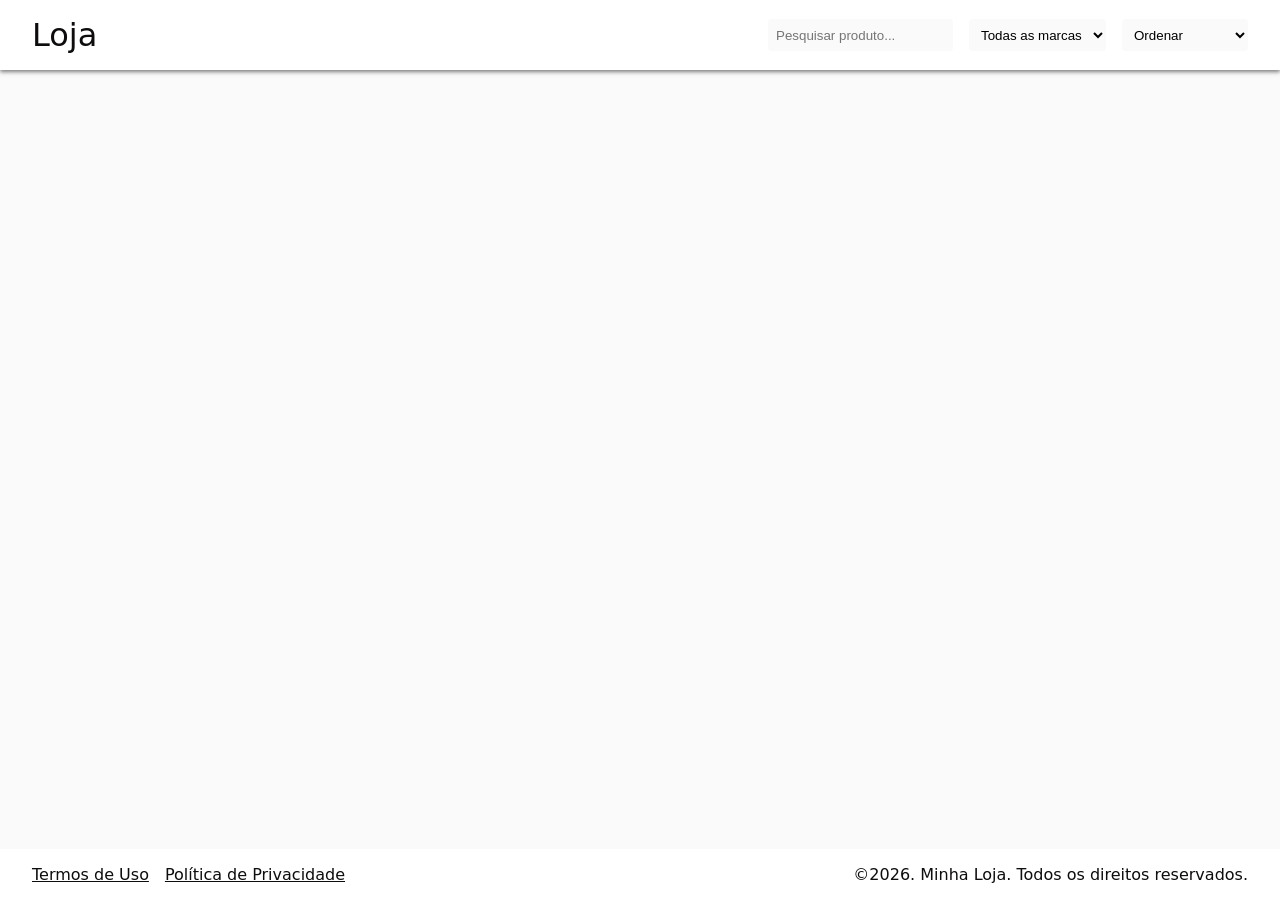
==== index.html @ a86f31aa "enviando arquivos" ====
<!DOCTYPE html>
<html lang="pt-BR">

<head>
    <meta charset="UTF-8">
    <meta name="viewport" content="width=device-width, initial-scale=1.0">
    <title>Catálogo</title>
    <link rel="stylesheet" href="css/style.css">
    <script src="js/app.js"></script>
</head>

<body>
    <header>
        <div class="logo">
            Loja
        </div>
        <nav class="filtros">
            <input type="text" id="busca" placeholder="Pesquisar produto...">
            <select id="marca">
            <option value="">Todas as marcas</option>
           </select>
            <select id="ordenar">
            <option value="">Ordenar</option>
            <option value="nome">Nome de A a Z</option>
            <option value="menor">Menor Preço</option>
            <option value="maior">Maior Preço</option>
           </select>
        </nav>
    </header>
    <main>
        <section id="produtos"></section>
        <nav id="paginacao"></nav>
    </main>
    <footer>
        <ul>
            <li>
                <a href="">Termos de Uso</a>
            </li>
            <li>
                <a href="">Política de Privacidade</a>
            </li>
        </ul>
        <p>&copy;2026. Minha Loja. Todos os direitos reservados.</p>
    </footer>
</body>

</html>
---- css/style.css ----
* {
    margin: 0;
    padding: 0;
    box-sizing: border-box;
}

:root {
    --cor-primaria: #ffffff;
    --cor-secundaria: #ffffff;
    --cor-sucesso: #008000;
    --cor-fundo: #fafafafa;
    --cor-card: #fafafafa;
    --cor-texto: #0e0c0c;
}

body {
    width: 100%;
    min-height: 100dvh;
    display: flex;
    flex-direction: column;
    font-family: system-ui, -apple-system, BlinkMacSystemFont, 'Segoe UI', Roboto, Oxygen, Ubuntu, Cantarell, 'Open Sans', 'Helvetica Neue', sans-serif;
    color: var(--cor-texto);
    background-color: var(--cor-fundo);
}

header {
    width: 100%;
    background-color: var(--cor-primaria);
    padding: 1rem 2rem;
    display: flex;
    align-items: center;
    justify-content: space-between;
    box-shadow: 0 2px 4px #00000080;
    position: sticky;
    top: 0;
    z-index: 100;
    .logo {
        color: var(--cor-texto);
        font-size: 2rem;
    }
    .filtros {
        display: flex;
        gap: 1rem;
        flex-wrap: wrap;
        input,
        select {
            height: 2rem;
            padding: 0.5rem;
            border: 1px solid var(--cor--borda);
            background-color: var(--cor-fundo);
            border-radius: .25rem;
        }
    }
}

main {
    flex: 1;
    width: min(1400px, 95%);
    margin: auto;
    padding: 2rem;
    #produtos {
        display: grid;
        grid-template-columns: repeat(autofill, minmax(20rem, 1fr));
        gap: 1rem;
    }
    #paginacao {
        display: flex;
        justify-content: center;
        flex-wrap: wrap;
        gap: .5rem;
        margin-top: 2rem;
    }
}

footer {
    width: 100%;
    padding: 1rem 2rem;
    background-color: var(--cor-primaria);
    display: flex;
    align-items: center;
    justify-content: space-between;
    ul {
        display: flex;
        align-items: center;
        gap: 1rem;
        li {
            list-style-type: none;
            a {
                color: var(--cor-texto);
            }
        }
    }
    p {
        color: var(--cor-texto);
    }
}
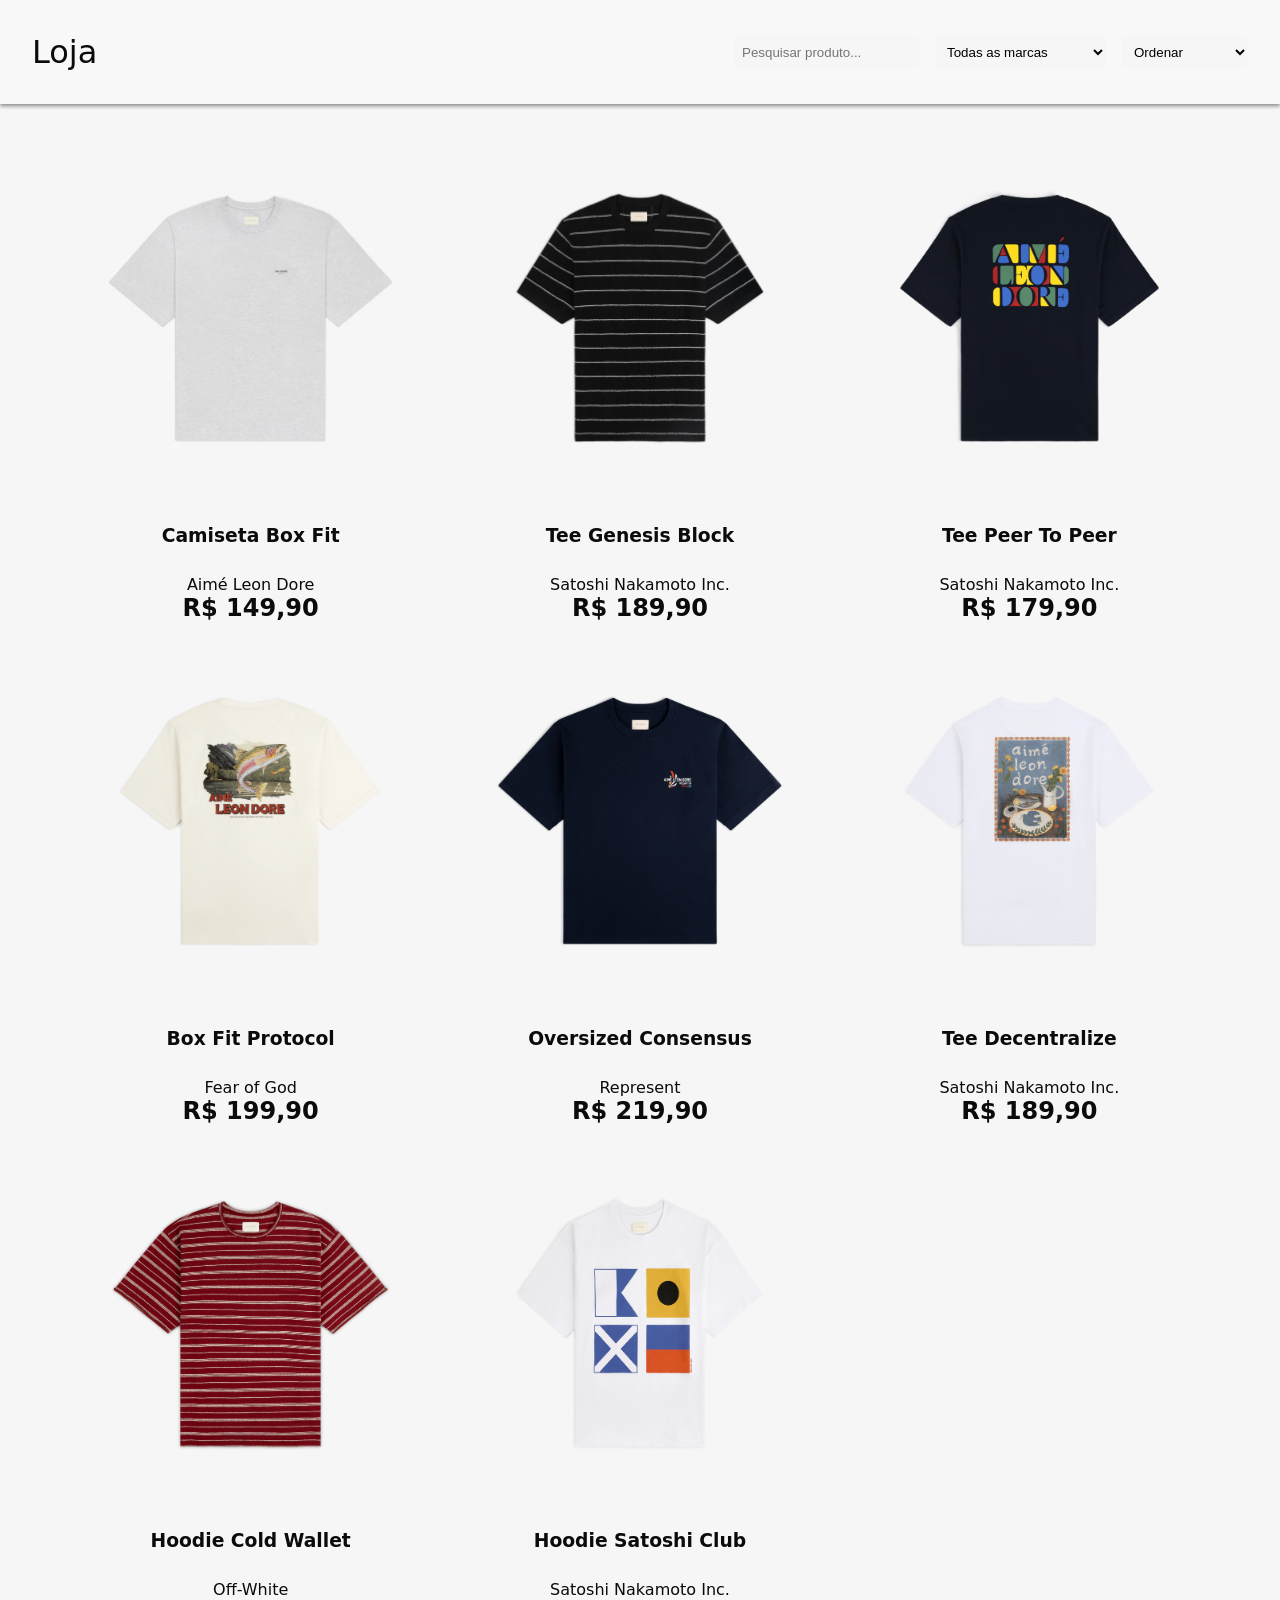
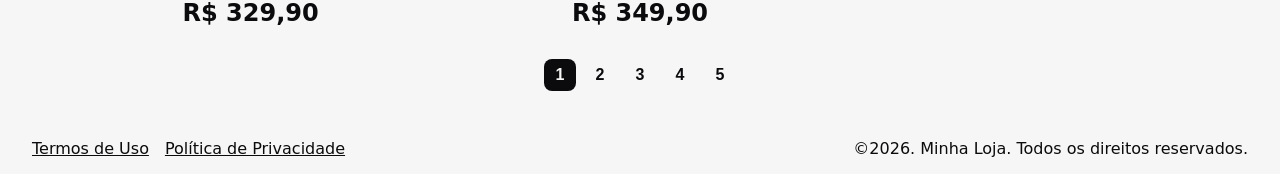
==== commit 669e4c7d: "first commit" ====
--- a/index.html
+++ b/index.html
@@ -6,7 +6,7 @@
     <meta name="viewport" content="width=device-width, initial-scale=1.0">
     <title>Catálogo</title>
     <link rel="stylesheet" href="css/style.css">
-    <script src="js/app.js"></script>
+    <script src="js/app.js" defer></script>
 </head>
 
 <body>
@@ -28,8 +28,14 @@
         </nav>
     </header>
     <main>
-        <section id="produtos"></section>
-        <nav id="paginacao"></nav>
+        <section id="produtos">
+
+
+        </section>
+        <nav id="paginacao">
+            <button>1</button>
+            <button class="ativo">2</button>
+        </nav>
     </main>
     <footer>
         <ul>
--- a/css/style.css
+++ b/css/style.css
@@ -1,96 +1,344 @@
-* {
-    margin: 0;
-    padding: 0;
-    box-sizing: border-box;
-}
-
-:root {
-    --cor-primaria: #ffffff;
-    --cor-secundaria: #ffffff;
-    --cor-sucesso: #008000;
-    --cor-fundo: #fafafafa;
-    --cor-card: #fafafafa;
-    --cor-texto: #0e0c0c;
-}
-
-body {
-    width: 100%;
-    min-height: 100dvh;
-    display: flex;
-    flex-direction: column;
-    font-family: system-ui, -apple-system, BlinkMacSystemFont, 'Segoe UI', Roboto, Oxygen, Ubuntu, Cantarell, 'Open Sans', 'Helvetica Neue', sans-serif;
-    color: var(--cor-texto);
-    background-color: var(--cor-fundo);
-}
-
-header {
-    width: 100%;
-    background-color: var(--cor-primaria);
-    padding: 1rem 2rem;
-    display: flex;
-    align-items: center;
-    justify-content: space-between;
-    box-shadow: 0 2px 4px #00000080;
-    position: sticky;
-    top: 0;
-    z-index: 100;
-    .logo {
-        color: var(--cor-texto);
-        font-size: 2rem;
-    }
-    .filtros {
-        display: flex;
-        gap: 1rem;
-        flex-wrap: wrap;
-        input,
-        select {
+        * {
+            margin: 0;
+            padding: 0;
+            box-sizing: border-box;
+        }
+        
+         :root {
+            --cor-primaria: #fafafa7d;
+            --cor-secundaria: #ffffff;
+            --cor-sucesso: #008000;
+            --cor-fundo: #f6f6f6;
+            --cor-card: #fafafa;
+            --cor-texto: #0b0b0d;
+            --cor-borda: #cf9797;
+        }
+        
+        body {
+            width: 100%;
+            min-height: 100dvh;
+            display: flex;
+            flex-direction: column;
+            font-family: system-ui, -apple-system, BlinkMacSystemFont, 'Segoe UI', Roboto, Oxygen, Ubuntu, Cantarell, 'Open Sans', 'Helvetica Neue', sans-serif;
+            color: var(--cor-texto);
+            background-color: var(--cor-fundo);
+        }
+        
+        header {
+            width: 100%;
+            height: 6.5rem;
+            background-color: var(--cor-primaria);
+            padding: 1rem 2rem;
+            display: flex;
+            align-items: center;
+            justify-content: space-between;
+            box-shadow: 0 2px 4px #888;
+            position: sticky;
+            top: 0;
+            z-index: 100;
+            .logo {
+                color: var(--cor-texto);
+                font-size: 2rem;
+            }
+            .filtros {
+                display: flex;
+                gap: 1rem;
+                flex-wrap: wrap;
+                input,
+                select {
+                    height: 2rem;
+                    padding: 0.5rem;
+                    border: 1px solid var(--cor--borda);
+                    background-color: var(--cor-fundo);
+                    border-radius: .25rem;
+                }
+            }
+        }
+        
+        main {
+            flex: 1;
+            width: min(1400px, 95%);
+            margin: auto;
+            padding: 2rem;
+            #produtos {
+                display: grid;
+                grid-template-columns: repeat(auto-fill, minmax(20rem, 1fr));
+                gap: 1rem;
+                .card {
+                    a {
+                        display: flex;
+                        flex-direction: column;
+                        gap: 1rem;
+                        text-decoration: none;
+                        transition: 500ms ease all;
+                        .foto {
+                            width: 100%;
+                            aspect-ratio: 1/1;
+                            display: flex;
+                            justify-content: center;
+                            align-items: center;
+                            flex-shrink: 0;
+                            overflow: hidden;
+                            img {
+                                width: 100%;
+                                height: 100%;
+                                object-fit: contain;
+                                display: block;
+                                transition: 300ms ease all;
+                            }
+                        }
+                        .card-content {
+                            display: flex;
+                            flex-direction: column;
+                            align-items: center;
+                            h3 {
+                                width: 24ch;
+                                height: 50px;
+                                text-align: center;
+                                text-decoration: none;
+                                color: var(--cor-texto);
+                                transition: 300ms ease all;
+                            }
+                            p {
+                                color: var(--cor-texto);
+                            }
+                            .preco {
+                                font-size: 1.5rem;
+                                font-weight: bold;
+                            }
+                        }
+                        &:hover {
+                            .foto {
+                                img {
+                                    transform: scale(1.03);
+                                    transition: 300ms;
+                                }
+                            }
+                        }
+                    }
+                }
+            }
+            #paginacao {
+                display: flex;
+                justify-content: center;
+                flex-wrap: wrap;
+                gap: 0.5rem;
+                margin-top: 2rem;
+                button {
+                    width: 2rem;
+                    height: 2rem;
+                    border: none;
+                    border-radius: .5rem;
+                    background-color: var(--cor-fundo);
+                    color: var(--cor-texto);
+                    font-size: 1rem;
+                    line-height: 1rem;
+                    font-weight: bold;
+                    display: flex;
+                    justify-content: center;
+                    align-items: center;
+                    transition: 300ms ease all;
+                    cursor: pointer;
+                    &:hover {
+                        transition: .4s;
+                        transform: scale(1.1);
+                    }
+                    &.ativo {
+                        background-color: var(--cor-texto);
+                        color: var(--cor-fundo);
+                    }
+                }
+            }
+        }
+        
+        #produto {
+            .prodDetalhe {
+                display: flex;
+                align-items: center;
+                justify-content: center;
+                gap: 4rem;
+                min-height: calc(100vh - 6.5rem);
+                overflow: hidden;
+            }
+            .prodFoto {
+                flex: 2;
+                display: flex;
+                justify-content: center;
+                align-items: center;
+                img {
+                    width: 120%;
+                    max-width: none;
+                    max-height: 85vh;
+                    height: auto;
+                    object-fit: contain;
+                }
+            }
+            .prodInfo {
+                flex: .45;
+                display: flex;
+                flex-direction: column;
+                justify-content: center;
+                align-items: center;
+                text-align: center;
+                transform: translateX(-20px);
+                h1 {
+                    font-size: 3rem;
+                    line-height: .9;
+                    letter-spacing: -2px;
+                    margin-bottom: .5rem;
+                    white-space: nowrap;
+                }
+                .marca {
+                    font-size: 1.2rem;
+                    color: #777;
+                    margin-bottom: 1rem;
+                    cursor: pointer;
+                    transition: .3s;
+                    &:hover {
+                        color: var(--cor-texto);
+                    }
+                }
+                .desc {
+                    max-width: 320px;
+                    font-size: 1.1rem;
+                    line-height: 1.5;
+                }
+                .preco {
+                    margin-top: 1rem;
+                    font-size: 1.8rem;
+                    font-weight: 700;
+                }
+            }
+        }
+        
+        .voltar {
             height: 2rem;
-            padding: 0.5rem;
-            border: 1px solid var(--cor--borda);
+            width: fit-content;
+            border-radius: 1rem;
             background-color: var(--cor-fundo);
-            border-radius: .25rem;
-        }
-    }
-}
-
-main {
-    flex: 1;
-    width: min(1400px, 95%);
-    margin: auto;
-    padding: 2rem;
-    #produtos {
-        display: grid;
-        grid-template-columns: repeat(autofill, minmax(20rem, 1fr));
-        gap: 1rem;
-    }
-    #paginacao {
-        display: flex;
-        justify-content: center;
-        flex-wrap: wrap;
-        gap: .5rem;
-        margin-top: 2rem;
-    }
-}
-
-footer {
-    width: 100%;
-    padding: 1rem 2rem;
-    background-color: var(--cor-primaria);
-    display: flex;
-    align-items: center;
-    justify-content: space-between;
-    ul {
-        display: flex;
-        align-items: center;
-        gap: 1rem;
-        li {
-            list-style-type: none;
-            a {
+            color: var(--cor-texto);
+            padding: 0 1rem;
+            display: flex;
+            justify-content: center;
+            align-items: center;
+            text-decoration: none;
+            transition: 300ms ease all;
+            &::before {
+                content: "\e138";
+                font-family: 'phosphor';
+                padding-right: 0.5rem;
+            }
+            &::after {
+                content: "Voltar ao Catálogo";
+            }
+            &:hover {
+                background-color: var(--cor-texto);
+                color: var(--cor-fundo);
+            }
+        }
+        
+        @media (max-width: 1000px) {
+            #produto {
+                .prodDetalhe {
+                    flex-direction: column;
+                    gap: 2rem;
+                    min-height: auto;
+                    padding: 2rem 1rem;
+                }
+                .prodFoto {
+                    flex: none;
+                    width: 100%;
+                    img {
+                        width: 100%;
+                        max-width: 450px;
+                        max-height: none;
+                        height: auto;
+                    }
+                }
+                .prodInfo {
+                    flex: none;
+                    transform: none;
+                    max-width: 100%;
+                    text-align: center;
+                    h1 {
+                        font-size: 2.2rem;
+                        line-height: 1;
+                        white-space: normal;
+                    }
+                    .marca {
+                        font-size: 1rem;
+                    }
+                    .desc {
+                        max-width: 100%;
+                        font-size: 1rem;
+                    }
+                    .preco {
+                        font-size: 1.5rem;
+                    }
+                }
+            }
+        }
+        
+        .relacionados {
+            h2 {
+                padding: 1rem 0;
+                margin-bottom: 1rem;
+                border-bottom: 1px solid var(--cor-texto);
+                text-align: center;
+            }
+            #relacionados {
+                width: 100%;
+                display: flex;
+                gap: 1rem;
+                .cardRel {
+                    width: 25%;
+                    a {
+                        width: 100%;
+                        display: flex;
+                        flex-direction: column;
+                        text-decoration: none;
+                        .relFoto {
+                            width: 100%;
+                            overflow: hidden;
+                            img {
+                                width: 100%;
+                                display: block;
+                            }
+                        }
+                        .relInfo {
+                            h3 {
+                                text-align: center;
+                                color: var(--cor-texto);
+                            }
+                            p {
+                                text-align: center;
+                                color: #000000b7;
+                            }
+                        }
+                    }
+                }
+            }
+        }
+        
+        footer {
+            width: 100%;
+            padding: 1rem 2rem;
+            background-color: var(--cor-fundo);
+            display: flex;
+            align-items: center;
+            justify-content: space-between;
+            ul {
+                display: flex;
+                align-items: center;
+                gap: 1rem;
+                li {
+                    list-style-type: none;
+                    a {
+                        color: var(--cor-texto);
+                    }
+                }
+            }
+            p {
                 color: var(--cor-texto);
             }
-        }
-    }
-    p {
-        color: var(--cor-texto);
-    }
-}+        }
